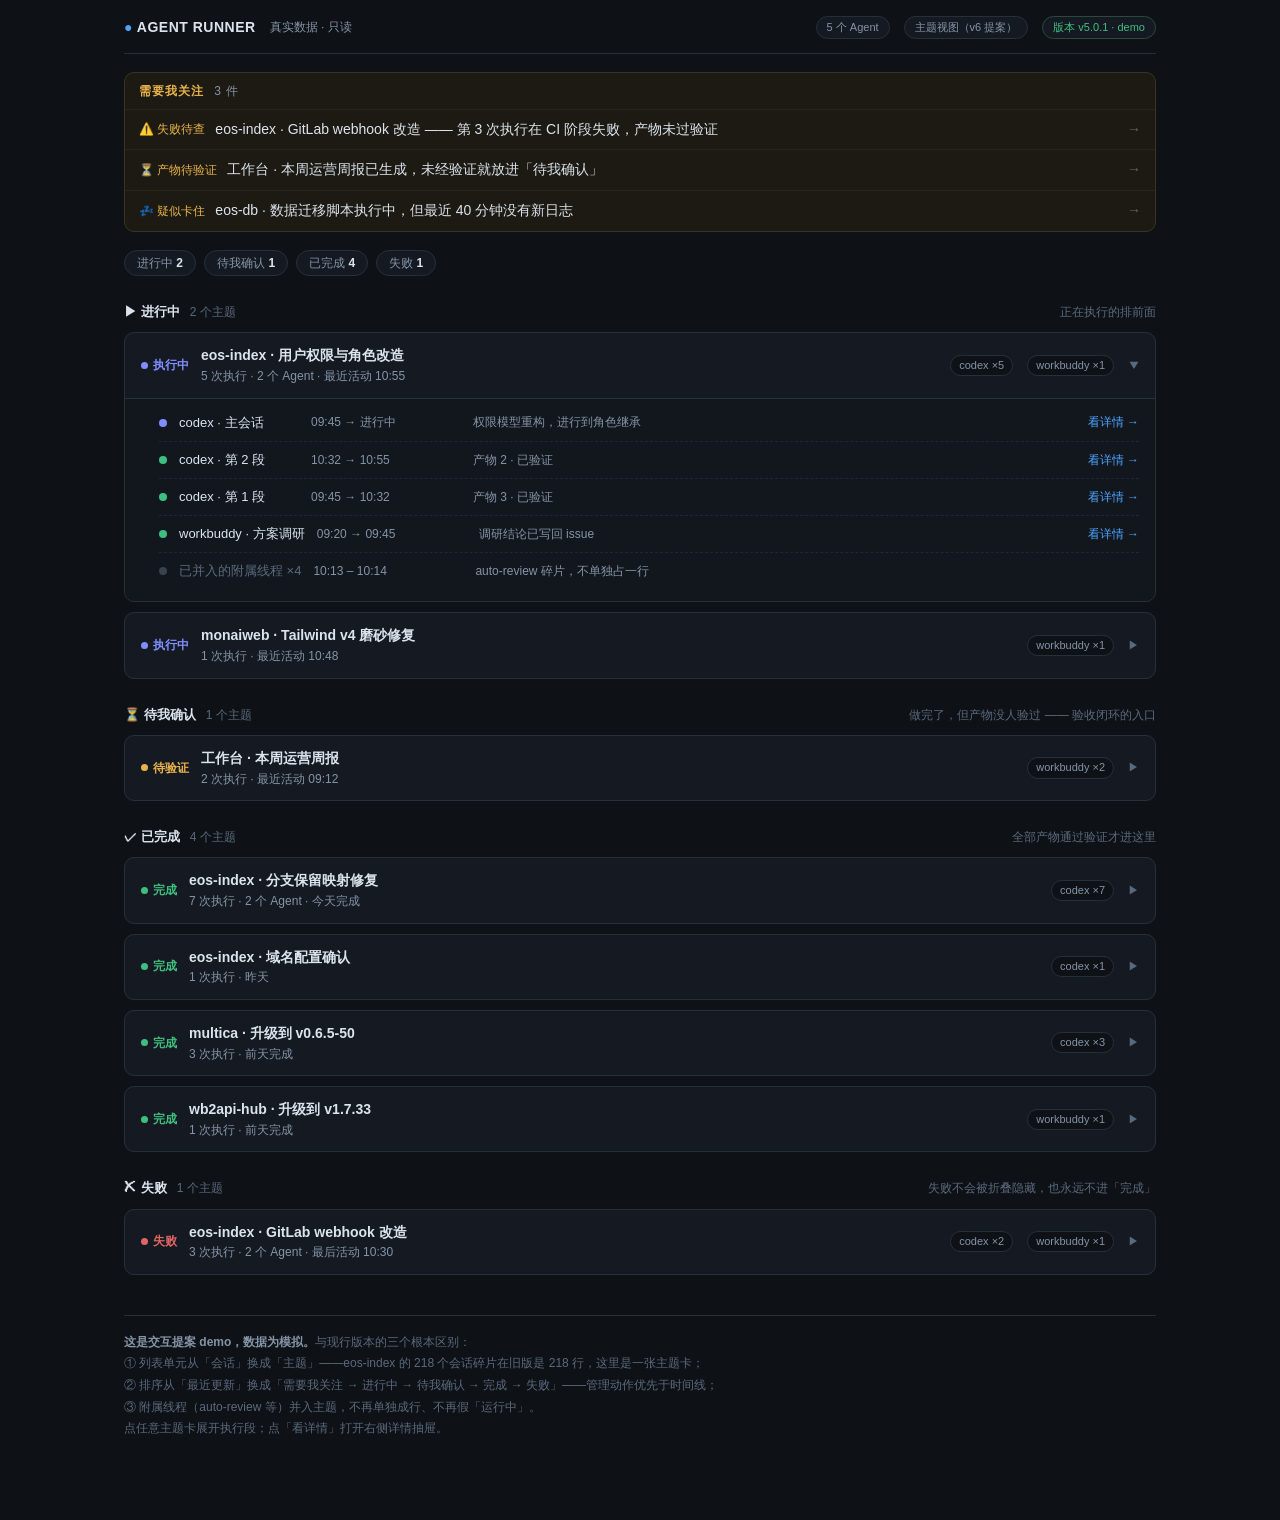
==== prototype/interaction-v6/index.html @ 1eca934a "fix: v5.0.2 缓存加固 no-store + Codex 假运行中修复 + v6 demo 版本标记 (prototype/interaction-v6/index.html)" ====
<!DOCTYPE html>
<html lang="zh-CN">
<head>
<meta charset="UTF-8">
<meta name="viewport" content="width=device-width, initial-scale=1.0">
<title>Agent Runner · 交互重设计 Demo（v6 提案）</title>
<style>
  :root {
    --bg: #0e1116; --panel: #151a22; --panel-2: #1b222c; --line: #26303d;
    --text: #dbe4ee; --muted: #8494a7; --faint: #5a6a7d;
    --accent: #4da3ff; --ok: #3fbf7f; --warn: #e8b34b; --bad: #e06565; --run: #7f8dff;
    --radius: 10px;
  }
  * { box-sizing: border-box; margin: 0; padding: 0; }
  body {
    background: var(--bg); color: var(--text);
    font: 14px/1.55 -apple-system, "PingFang SC", "Helvetica Neue", sans-serif;
    max-width: 1080px; margin: 0 auto; padding: 0 24px 80px;
  }
  a { color: var(--accent); text-decoration: none; }

  /* ── 顶栏 ── */
  header {
    display: flex; align-items: center; gap: 14px;
    padding: 16px 0 14px; border-bottom: 1px solid var(--line);
    position: sticky; top: 0; background: var(--bg); z-index: 20;
  }
  header .logo { font-weight: 700; letter-spacing: .5px; }
  header .logo b { color: var(--accent); }
  header .meta { color: var(--muted); font-size: 12px; }
  header .sp { flex: 1; }
  .chip {
    font-size: 11px; color: var(--muted); border: 1px solid var(--line);
    border-radius: 99px; padding: 2px 10px; background: var(--panel);
  }
  .chip.v { color: var(--ok); border-color: #2b4a3a; }

  /* ── 需要我关注 ── */
  .attention {
    margin-top: 18px; border: 1px solid #3d3324; background: #1c1a12;
    border-radius: var(--radius); overflow: hidden;
  }
  .attention.hidden { display: none; }
  .attention h2 {
    font-size: 12px; font-weight: 600; color: var(--warn);
    padding: 9px 14px 8px; letter-spacing: 1px;
  }
  .attention h2 .n { color: var(--muted); font-weight: 400; margin-left: 6px; }
  .att-row {
    display: flex; align-items: center; gap: 10px;
    padding: 9px 14px; border-top: 1px solid #2a2519; cursor: pointer;
  }
  .att-row:hover { background: #221f15; }
  .att-row .why { color: var(--warn); font-size: 12px; flex-shrink: 0; }
  .att-row .what { flex: 1; min-width: 0; overflow: hidden; text-overflow: ellipsis; white-space: nowrap; }
  .att-row .arrow { color: var(--faint); }

  /* ── 分组锚点 ── */
  .anchors { display: flex; gap: 8px; margin: 18px 0 4px; }
  .anchors a {
    font-size: 12px; color: var(--muted); border: 1px solid var(--line);
    border-radius: 99px; padding: 3px 12px; background: var(--panel);
  }
  .anchors a b { color: var(--text); }
  .anchors a:hover { color: var(--text); border-color: var(--faint); }

  /* ── 主题分组 ── */
  .group-title {
    display: flex; align-items: baseline; gap: 10px;
    margin: 26px 0 10px; font-size: 13px; font-weight: 650;
  }
  .group-title .cnt { color: var(--faint); font-weight: 400; font-size: 12px; }
  .group-title .hint { color: var(--faint); font-weight: 400; font-size: 12px; margin-left: auto; }

  .theme {
    border: 1px solid var(--line); border-radius: var(--radius);
    background: var(--panel); margin-bottom: 10px; overflow: hidden;
  }
  .theme-head { display: flex; align-items: center; gap: 12px; padding: 12px 16px; cursor: pointer; }
  .theme-head:hover { background: var(--panel-2); }
  .st { font-size: 12px; font-weight: 600; flex-shrink: 0; display: inline-flex; align-items: center; gap: 5px; }
  .st.run { color: var(--run); } .st.ok { color: var(--ok); }
  .st.warn { color: var(--warn); } .st.bad { color: var(--bad); } .st.idle { color: var(--muted); }
  .dot { width: 7px; height: 7px; border-radius: 99px; }
  .st.run .dot { background: var(--run); animation: pulse 1.6s infinite; }
  .st.ok .dot { background: var(--ok); } .st.warn .dot { background: var(--warn); }
  .st.bad .dot { background: var(--bad); } .st.idle .dot { background: var(--muted); }
  @keyframes pulse { 0%,100% { opacity: 1; } 50% { opacity: .35; } }
  .theme-name { font-weight: 600; }
  .theme-sub { color: var(--muted); font-size: 12px; }
  .theme-meta { margin-left: auto; display: flex; gap: 14px; color: var(--muted); font-size: 12px; flex-shrink: 0; align-items: center; }
  .agent-tag {
    font-size: 11px; padding: 1px 8px; border-radius: 99px;
    border: 1px solid var(--line); color: var(--muted); background: var(--bg);
  }
  .caret { color: var(--faint); transition: transform .15s; font-size: 11px; }
  .theme.open .caret { transform: rotate(90deg); }

  /* ── 执行段 ── */
  .legs { display: none; border-top: 1px solid var(--line); padding: 6px 16px 12px 34px; background: #12161d; }
  .theme.open .legs { display: block; }
  .leg { display: flex; align-items: center; gap: 12px; padding: 8px 0; border-bottom: 1px dashed #202834; font-size: 13px; }
  .leg:last-child { border-bottom: 0; }
  .leg .tick { width: 8px; height: 8px; border-radius: 99px; flex-shrink: 0; }
  .leg .tick.run { background: var(--run); } .leg .tick.ok { background: var(--ok); }
  .leg .tick.warn { background: var(--warn); } .leg .tick.bad { background: var(--bad); }
  .leg .who { color: var(--text); min-width: 120px; }
  .leg .when { color: var(--muted); font-size: 12px; min-width: 150px; }
  .leg .out { color: var(--muted); font-size: 12px; flex: 1; }
  .leg .out b { color: var(--warn); font-weight: 600; }
  .leg .go { font-size: 12px; color: var(--accent); cursor: pointer; flex-shrink: 0; }
  .leg .go:hover { text-decoration: underline; }
  .leg.merged { color: var(--faint); }
  .leg.merged .who { color: var(--faint); }

  /* ── 详情抽屉 ── */
  .drawer-mask { position: fixed; inset: 0; background: rgba(0,0,0,.45); display: none; z-index: 40; }
  .drawer-mask.show { display: block; }
  .drawer {
    position: fixed; top: 0; right: -620px; width: 620px; max-width: 92vw; height: 100vh;
    background: var(--panel); border-left: 1px solid var(--line); z-index: 41;
    transition: right .22s ease; overflow-y: auto; padding: 22px 26px 40px;
  }
  .drawer.show { right: 0; }
  .drawer h3 { font-size: 16px; margin-bottom: 4px; }
  .drawer .crumb { color: var(--faint); font-size: 12px; margin-bottom: 16px; }
  .drawer .close { position: absolute; top: 16px; right: 20px; color: var(--muted); cursor: pointer; font-size: 18px; }
  .sec { margin-bottom: 20px; }
  .sec > h4 {
    font-size: 12px; color: var(--muted); letter-spacing: 1px; font-weight: 600;
    margin-bottom: 8px; padding-bottom: 5px; border-bottom: 1px solid var(--line);
  }
  .kv { display: flex; gap: 8px; flex-wrap: wrap; }
  .kv .item {
    background: var(--bg); border: 1px solid var(--line); border-radius: 8px;
    padding: 7px 12px; font-size: 12px; color: var(--muted);
  }
  .kv .item b { color: var(--text); display: block; font-size: 13px; margin-top: 1px; }
  .prompt {
    background: var(--bg); border: 1px solid var(--line); border-left: 3px solid var(--accent);
    border-radius: 8px; padding: 10px 13px; font-size: 13px; color: var(--text); margin-bottom: 8px;
  }
  .prompt .from { color: var(--faint); font-size: 11px; display: block; margin-bottom: 3px; }
  .timeline { border-left: 2px solid var(--line); margin-left: 6px; padding-left: 16px; }
  .tl-item { position: relative; padding: 4px 0 10px; font-size: 13px; color: var(--muted); }
  .tl-item::before {
    content: ""; position: absolute; left: -21px; top: 9px;
    width: 8px; height: 8px; border-radius: 99px; background: var(--faint);
  }
  .tl-item.key::before { background: var(--accent); }
  .tl-item .t { color: var(--faint); font-size: 11px; margin-right: 8px; }
  .tl-item b { color: var(--text); font-weight: 600; }
  .result-row {
    display: flex; align-items: center; gap: 10px; padding: 8px 12px;
    background: var(--bg); border: 1px solid var(--line); border-radius: 8px;
    margin-bottom: 6px; font-size: 13px;
  }
  .result-row .v { font-size: 12px; flex-shrink: 0; }
  .result-row .v.pass { color: var(--ok); } .result-row .v.pending { color: var(--warn); }
  .result-row .path { flex: 1; min-width: 0; overflow: hidden; text-overflow: ellipsis; white-space: nowrap; color: var(--text); }

  /* ── 尾注 ── */
  .footnote { margin-top: 40px; color: var(--faint); font-size: 12px; border-top: 1px solid var(--line); padding-top: 16px; line-height: 1.8; }
  .footnote b { color: var(--muted); }
</style>
</head>
<body>

<header>
  <div class="logo"><b>●</b> AGENT RUNNER</div>
  <div class="meta">真实数据 · 只读</div>
  <div class="sp"></div>
  <span class="chip">5 个 Agent</span>
  <span class="chip">主题视图（v6 提案）</span>
  <span class="chip v" title="版本单一事实源：assets/version.js；发版说明见 CHANGELOG.md。demo 数据为模拟，非真实会话。">版本 v5.0.1 · demo</span>
</header>

<!-- 需要我关注：异常优先，管理视角的第一屏 -->
<div class="attention" id="attention">
  <h2>需要我关注 <span class="n">3 件</span></h2>
  <div class="att-row" onclick="openDetail('webhook')">
    <span class="why">⚠️ 失败待查</span>
    <span class="what">eos-index · GitLab webhook 改造 —— 第 3 次执行在 CI 阶段失败，产物未过验证</span>
    <span class="arrow">→</span>
  </div>
  <div class="att-row" onclick="openDetail('weekly')">
    <span class="why">⏳ 产物待验证</span>
    <span class="what">工作台 · 本周运营周报已生成，未经验证就放进「待我确认」</span>
    <span class="arrow">→</span>
  </div>
  <div class="att-row" onclick="openDetail('migrate')">
    <span class="why">💤 疑似卡住</span>
    <span class="what">eos-db · 数据迁移脚本执行中，但最近 40 分钟没有新日志</span>
    <span class="arrow">→</span>
  </div>
</div>

<div class="anchors">
  <a href="#g-run">进行中 <b>2</b></a>
  <a href="#g-review">待我确认 <b>1</b></a>
  <a href="#g-done">已完成 <b>4</b></a>
  <a href="#g-fail">失败 <b>1</b></a>
</div>

<!-- 进行中 -->
<div class="group-title" id="g-run">▶ 进行中 <span class="cnt">2 个主题</span><span class="hint">正在执行的排前面</span></div>

<div class="theme open">
  <div class="theme-head" onclick="this.parentElement.classList.toggle('open')">
    <span class="st run"><span class="dot"></span>执行中</span>
    <span>
      <div class="theme-name">eos-index · 用户权限与角色改造</div>
      <div class="theme-sub">5 次执行 · 2 个 Agent · 最近活动 10:55</div>
    </span>
    <div class="theme-meta">
      <span class="agent-tag">codex ×5</span><span class="agent-tag">workbuddy ×1</span>
      <span class="caret">▶</span>
    </div>
  </div>
  <div class="legs">
    <div class="leg"><span class="tick run"></span><span class="who">codex · 主会话</span><span class="when">09:45 → 进行中</span><span class="out">权限模型重构，进行到角色继承</span><span class="go" onclick="openDetail('perm');event.stopPropagation()">看详情 →</span></div>
    <div class="leg"><span class="tick ok"></span><span class="who">codex · 第 2 段</span><span class="when">10:32 → 10:55</span><span class="out">产物 2 · 已验证</span><span class="go" onclick="openDetail('perm');event.stopPropagation()">看详情 →</span></div>
    <div class="leg"><span class="tick ok"></span><span class="who">codex · 第 1 段</span><span class="when">09:45 → 10:32</span><span class="out">产物 3 · 已验证</span><span class="go" onclick="openDetail('perm');event.stopPropagation()">看详情 →</span></div>
    <div class="leg"><span class="tick ok"></span><span class="who">workbuddy · 方案调研</span><span class="when">09:20 → 09:45</span><span class="out">调研结论已写回 issue</span><span class="go" onclick="openDetail('perm');event.stopPropagation()">看详情 →</span></div>
    <div class="leg merged"><span class="tick" style="background:#39424f"></span><span class="who">已并入的附属线程 ×4</span><span class="when">10:13 – 10:14</span><span class="out">auto-review 碎片，不单独占一行</span></div>
  </div>
</div>

<div class="theme">
  <div class="theme-head" onclick="this.parentElement.classList.toggle('open')">
    <span class="st run"><span class="dot"></span>执行中</span>
    <span>
      <div class="theme-name">monaiweb · Tailwind v4 磨砂修复</div>
      <div class="theme-sub">1 次执行 · 最近活动 10:48</div>
    </span>
    <div class="theme-meta"><span class="agent-tag">workbuddy ×1</span><span class="caret">▶</span></div>
  </div>
  <div class="legs">
    <div class="leg"><span class="tick run"></span><span class="who">workbuddy · 主会话</span><span class="when">10:40 → 进行中</span><span class="out">backdrop-filter 构建合并问题排查中</span><span class="go" onclick="openDetail('monai');event.stopPropagation()">看详情 →</span></div>
  </div>
</div>

<!-- 待我确认 -->
<div class="group-title" id="g-review">⏳ 待我确认 <span class="cnt">1 个主题</span><span class="hint">做完了，但产物没人验过 —— 验收闭环的入口</span></div>

<div class="theme">
  <div class="theme-head" onclick="this.parentElement.classList.toggle('open')">
    <span class="st warn"><span class="dot"></span>待验证</span>
    <span>
      <div class="theme-name">工作台 · 本周运营周报</div>
      <div class="theme-sub">2 次执行 · 最近活动 09:12</div>
    </span>
    <div class="theme-meta"><span class="agent-tag">workbuddy ×2</span><span class="caret">▶</span></div>
  </div>
  <div class="legs">
    <div class="leg"><span class="tick warn"></span><span class="who">workbuddy · 成稿</span><span class="when">08:50 → 09:12</span><span class="out">产物 1 · <b>待验证</b>（周报数据未核对）</span><span class="go" onclick="openDetail('weekly');event.stopPropagation()">看详情 →</span></div>
    <div class="leg"><span class="tick ok"></span><span class="who">workbuddy · 数据拉取</span><span class="when">08:30 → 08:50</span><span class="out">产物 1 · 已验证</span><span class="go" onclick="openDetail('weekly');event.stopPropagation()">看详情 →</span></div>
  </div>
</div>

<!-- 已完成 -->
<div class="group-title" id="g-done">✓ 已完成 <span class="cnt">4 个主题</span><span class="hint">全部产物通过验证才进这里</span></div>

<div class="theme">
  <div class="theme-head" onclick="this.parentElement.classList.toggle('open')">
    <span class="st ok"><span class="dot"></span>完成</span>
    <span>
      <div class="theme-name">eos-index · 分支保留映射修复</div>
      <div class="theme-sub">7 次执行 · 2 个 Agent · 今天完成</div>
    </span>
    <div class="theme-meta"><span class="agent-tag">codex ×7</span><span class="caret">▶</span></div>
  </div>
  <div class="legs">
    <div class="leg"><span class="tick ok"></span><span class="who">codex · 最终段</span><span class="when">昨天 22:00 → 23:20</span><span class="out">产物 4 · 全部通过（JUnit 5386 项成功）</span><span class="go" onclick="openDetail('branch');event.stopPropagation()">看详情 →</span></div>
    <div class="leg"><span class="tick ok"></span><span class="who">codex · 前段 ×6</span><span class="when">昨天 13:00 → 22:00</span><span class="out">诊断 → 补丁 → 回归，全部通过</span><span class="go" onclick="openDetail('branch');event.stopPropagation()">看详情 →</span></div>
  </div>
</div>

<div class="theme">
  <div class="theme-head" onclick="this.parentElement.classList.toggle('open')">
    <span class="st ok"><span class="dot"></span>完成</span>
    <span><div class="theme-name">eos-index · 域名配置确认</div><div class="theme-sub">1 次执行 · 昨天</div></span>
    <div class="theme-meta"><span class="agent-tag">codex ×1</span><span class="caret">▶</span></div>
  </div>
  <div class="legs"><div class="leg"><span class="tick ok"></span><span class="who">codex · 主会话</span><span class="when">昨天 10:00 → 10:20</span><span class="out">产物 1 · 已验证</span><span class="go" onclick="openDetail('branch');event.stopPropagation()">看详情 →</span></div></div>
</div>

<div class="theme">
  <div class="theme-head" onclick="this.parentElement.classList.toggle('open')">
    <span class="st ok"><span class="dot"></span>完成</span>
    <span><div class="theme-name">multica · 升级到 v0.6.5-50</div><div class="theme-sub">3 次执行 · 前天完成</div></span>
    <div class="theme-meta"><span class="agent-tag">codex ×3</span><span class="caret">▶</span></div>
  </div>
  <div class="legs"><div class="leg"><span class="tick ok"></span><span class="who">codex · 主会话</span><span class="when">前天 14:00 → 17:30</span><span class="out">产物 6 · 全部通过（含 CLI 交叉编译）</span><span class="go" onclick="openDetail('branch');event.stopPropagation()">看详情 →</span></div></div>
</div>

<div class="theme">
  <div class="theme-head" onclick="this.parentElement.classList.toggle('open')">
    <span class="st ok"><span class="dot"></span>完成</span>
    <span><div class="theme-name">wb2api-hub · 升级到 v1.7.33</div><div class="theme-sub">1 次执行 · 前天完成</div></span>
    <div class="theme-meta"><span class="agent-tag">workbuddy ×1</span><span class="caret">▶</span></div>
  </div>
  <div class="legs"><div class="leg"><span class="tick ok"></span><span class="who">workbuddy · 主会话</span><span class="when">前天 11:00 → 11:40</span><span class="out">产物 2 · 已验证</span><span class="go" onclick="openDetail('branch');event.stopPropagation()">看详情 →</span></div></div>
</div>

<!-- 失败 -->
<div class="group-title" id="g-fail">✗ 失败 <span class="cnt">1 个主题</span><span class="hint">失败不会被折叠隐藏，也永远不进「完成」</span></div>

<div class="theme">
  <div class="theme-head" onclick="this.parentElement.classList.toggle('open')">
    <span class="st bad"><span class="dot"></span>失败</span>
    <span>
      <div class="theme-name">eos-index · GitLab webhook 改造</div>
      <div class="theme-sub">3 次执行 · 2 个 Agent · 最后活动 10:30</div>
    </span>
    <div class="theme-meta"><span class="agent-tag">codex ×2</span><span class="agent-tag">workbuddy ×1</span><span class="caret">▶</span></div>
  </div>
  <div class="legs">
    <div class="leg"><span class="tick bad"></span><span class="who">codex · 第 3 段</span><span class="when">10:13 → 10:30</span><span class="out">CI 失败 · 产物未过验证</span><span class="go" onclick="openDetail('webhook');event.stopPropagation()">看详情 →</span></div>
    <div class="leg"><span class="tick bad"></span><span class="who">codex · 第 2 段</span><span class="when">09:50 → 10:13</span><span class="out">测试未过 · 中止</span><span class="go" onclick="openDetail('webhook');event.stopPropagation()">看详情 →</span></div>
    <div class="leg"><span class="tick ok"></span><span class="who">workbuddy · 方案设计</span><span class="when">09:00 → 09:50</span><span class="out">方案已产出 · 已验证</span><span class="go" onclick="openDetail('webhook');event.stopPropagation()">看详情 →</span></div>
  </div>
</div>

<div class="footnote">
  <b>这是交互提案 demo，数据为模拟。</b>与现行版本的三个根本区别：<br>
  ① 列表单元从「会话」换成「主题」——eos-index 的 218 个会话碎片在旧版是 218 行，这里是一张主题卡；<br>
  ② 排序从「最近更新」换成「需要我关注 → 进行中 → 待我确认 → 完成 → 失败」——管理动作优先于时间线；<br>
  ③ 附属线程（auto-review 等）并入主题，不再单独成行、不再假「运行中」。<br>
  点任意主题卡展开执行段；点「看详情」打开右侧详情抽屉。
</div>

<!-- ── 详情抽屉 ── -->
<div class="drawer-mask" id="mask" onclick="closeDetail()"></div>
<aside class="drawer" id="drawer">
  <span class="close" onclick="closeDetail()">✕</span>
  <div id="drawer-body"></div>
</aside>

<script>
const DETAILS = {
  perm: {
    title: 'eos-index · 用户权限与角色改造',
    crumb: '主题 · 进行中 · 5 次执行 · 2 个 Agent',
    stats: [['状态','执行中'],['Agent','codex + workbuddy'],['执行段','5（另有 4 个附属线程已并入）'],['最近活动','10:55']],
    prompts: [
      { from: 'workbuddy · 方案调研 · 09:20', text: '调研 eos-index 现有权限模型：角色、授权链、capability 校验分别在哪一层实现，输出改造约束清单。' },
      { from: 'codex · 第 1 段 · 09:45', text: '按调研结论重构权限模型：角色继承改为显式声明，保留固定版本引用，不动 GitLab webhook 相关代码。' },
    ],
    timeline: [
      { t: '09:20', text: '<b>workbuddy</b> 开始方案调研' },
      { t: '09:45', text: '<b>codex</b> 第 1 段启动，读 AGENTS.md 与权限模块' },
      { t: '10:05', text: '工具调用 27 次 · 写入 roles/inherit.ts' },
      { t: '10:32', text: '<b>第 1 段完成</b> · 产物 3 · 验证通过' },
      { t: '10:32', text: '<b>codex</b> 第 2 段续接（同线程 compaction）' },
      { t: '10:55', text: '进行中 · 角色继承重构' },
    ],
    results: [
      { path: 'src/auth/roles/inherit.ts', v: '✓ 通过', cls: 'pass' },
      { path: 'src/auth/roles/registry.ts', v: '✓ 通过', cls: 'pass' },
      { path: 'tests/auth/roles.test.ts', v: '⏳ 待验证', cls: 'pending' },
    ],
  },
  webhook: {
    title: 'eos-index · GitLab webhook 改造',
    crumb: '主题 · 失败 · 3 次执行 · 2 个 Agent',
    stats: [['状态','✗ 失败'],['Agent','codex + workbuddy'],['执行段','3'],['最后活动','10:30']],
    prompts: [
      { from: 'workbuddy · 方案设计 · 09:00', text: 'GitLab 改用 webhook 触发：评估现有轮询实现的替换方案，给出连接配置与重试策略。' },
      { from: 'codex · 第 3 段 · 10:13', text: '按方案实现 webhook 接收端：SourceConfig 连接配置化，保留旧轮询作为回退。' },
    ],
    timeline: [
      { t: '09:00', text: '<b>workbuddy</b> 方案设计，产出改造约束' },
      { t: '09:50', text: '<b>codex</b> 第 2 段实现 · 测试未过 · 中止' },
      { t: '10:13', text: '<b>codex</b> 第 3 段重试（auto-review 线程并行审查）' },
      { t: '10:30', text: '<b>CI 失败</b> · 产物未过验证 · 主题标记失败' },
    ],
    results: [
      { path: 'src/source/webhook/receiver.ts', v: '✗ 未通过', cls: 'pass' },
      { path: 'src/source/webhook/config.ts', v: '✗ 未通过', cls: 'pass' },
    ],
  },
  weekly: {
    title: '工作台 · 本周运营周报',
    crumb: '主题 · 待我确认 · 2 次执行',
    stats: [['状态','⏳ 产物待验证'],['Agent','workbuddy'],['执行段','2'],['完成时间','09:12']],
    prompts: [
      { from: 'workbuddy · 数据拉取 · 08:30', text: '拉取本周车辆运营后台的激活、留存、FOTA 升级成功率三组数据，落成 CSV。' },
      { from: 'workbuddy · 成稿 · 08:50', text: '基于 CSV 生成周报初稿，重点写环比变化与两个异常点。' },
    ],
    timeline: [
      { t: '08:30', text: '数据拉取启动 · 查 3 个数据源' },
      { t: '08:50', text: '<b>数据段完成</b> · CSV 产物 · 验证通过' },
      { t: '09:12', text: '<b>周报成稿</b> · 未经验证 → 进入「待我确认」' },
    ],
    results: [
      { path: 'reports/2026-W43-operations.csv', v: '✓ 通过', cls: 'pass' },
      { path: 'reports/2026-W43-周报.md', v: '⏳ 待验证', cls: 'pending' },
    ],
  },
  monai: {
    title: 'monaiweb · Tailwind v4 磨砂修复',
    crumb: '主题 · 进行中 · 1 次执行',
    stats: [['状态','执行中'],['Agent','workbuddy'],['执行段','1'],['最近活动','10:48']],
    prompts: [
      { from: 'workbuddy · 主会话 · 10:40', text: '排查 globals.css 的 backdrop-filter 在构建产物里消失的问题：怀疑手写 vendor 前缀被 Lightning CSS 合并。' },
    ],
    timeline: [
      { t: '10:40', text: '启动 · 读 globals.css 与构建配置' },
      { t: '10:48', text: '进行中 · 已定位到手写 -webkit- 别名声明' },
    ],
    results: [],
  },
  branch: {
    title: 'eos-index · 分支保留映射修复',
    crumb: '主题 · 已完成 · 7 次执行 · 昨天',
    stats: [['状态','✓ 全部通过'],['Agent','codex'],['执行段','7'],['完成时间','昨天 23:20']],
    prompts: [
      { from: 'codex · 首段 · 昨天 13:00', text: '只读诊断「保留映射、仅升级固定 Function 版本」在三个正式页面入口的覆盖情况，输出影响面评估。' },
      { from: 'codex · 最终段 · 昨天 22:00', text: '落地最小补丁：元数据读取路径兼容旧映射，补齐单元测试并跑全量回归。' },
    ],
    timeline: [
      { t: '13:00', text: '诊断启动 · 只读核对三入口' },
      { t: '17:00', text: '<b>诊断报告</b> 产出 · 影响面确认' },
      { t: '22:00', text: '最终段实现 · 补丁 + 测试' },
      { t: '23:20', text: '<b>完成</b> · JUnit 5386 项成功 · 产物 4 全部通过' },
    ],
    results: [
      { path: 'src/core/meta/retained-source.ts', v: '✓ 通过', cls: 'pass' },
      { path: 'src/core/meta/version-pin.ts', v: '✓ 通过', cls: 'pass' },
      { path: 'reports/action-branch-index-report.md', v: '✓ 通过', cls: 'pass' },
      { path: 'build/junit-5386.xml', v: '✓ 通过', cls: 'pass' },
    ],
  },
  migrate: {
    title: 'eos-db · 数据迁移脚本',
    crumb: '主题 · 疑似卡住 · 1 次执行',
    stats: [['状态','💤 疑似卡住'],['Agent','codex'],['执行段','1'],['最近日志','40 分钟前']],
    prompts: [
      { from: 'codex · 主会话 · 10:05', text: '执行 ONTEST 库的存量数据迁移：分批 5000 条，失败重试三次，产出迁移对账表。' },
    ],
    timeline: [
      { t: '10:05', text: '迁移启动 · 批次 1–18 正常' },
      { t: '10:31', text: '批次 19 开始后无新日志（疑似等待锁）' },
    ],
    results: [],
  },
};

function openDetail(key) {
  const d = DETAILS[key];
  if (!d) return;
  const body = document.getElementById('drawer-body');
  body.innerHTML = `
    <h3>${d.title}</h3>
    <div class="crumb">${d.crumb}</div>
    <div class="sec"><h4>概要</h4><div class="kv">${d.stats.map(s => `<div class="item">${s[0]}<b>${s[1]}</b></div>`).join('')}</div></div>
    <div class="sec"><h4>指令（这个任务被要求了什么）</h4>${d.prompts.map(p => `<div class="prompt"><span class="from">${p.from}</span>${p.text}</div>`).join('') || '<div class="tl-item">日志未记录</div>'}</div>
    <div class="sec"><h4>过程（关键节点，完整日志在原会话）</h4><div class="timeline">${d.timeline.map(x => `<div class="tl-item${x.key ? ' key' : ''}"><span class="t">${x.t}</span>${x.text}</div>`).join('')}</div></div>
    <div class="sec"><h4>结果（落点与验证）</h4>${d.results.length ? d.results.map(r => `<div class="result-row"><span class="v ${r.cls}">${r.v}</span><span class="path">${r.path}</span></div>`).join('') : '<div class="tl-item">暂无产物</div>'}</div>
  `;
  document.getElementById('mask').classList.add('show');
  document.getElementById('drawer').classList.add('show');
  document.body.style.overflow = 'hidden';
}
function closeDetail() {
  document.getElementById('mask').classList.remove('show');
  document.getElementById('drawer').classList.remove('show');
  document.body.style.overflow = '';
}
document.addEventListener('keydown', e => { if (e.key === 'Escape') closeDetail(); });
</script>
</body>
</html>
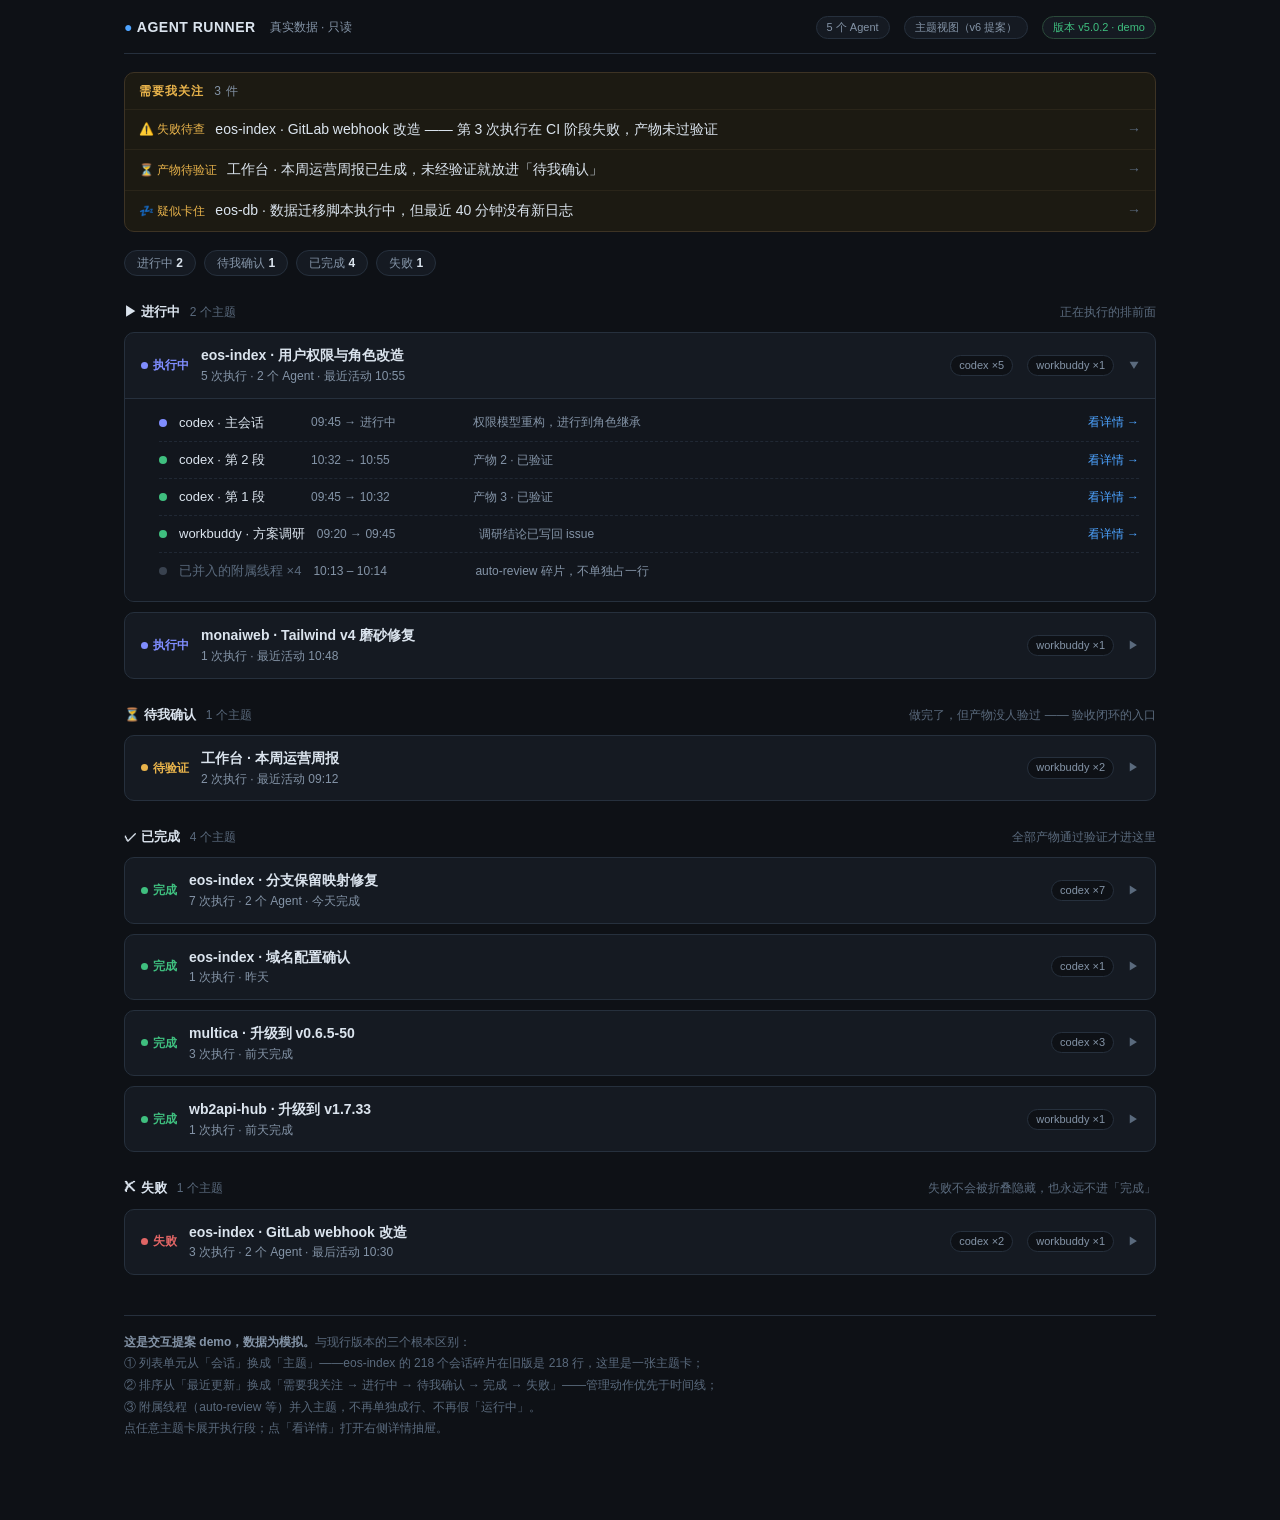
==== commit 7688d4a8: "chore: v6 demo 版本标记对齐 v5.0.2" ====
--- a/prototype/interaction-v6/index.html
+++ b/prototype/interaction-v6/index.html
@@ -172,7 +172,7 @@
   <div class="sp"></div>
   <span class="chip">5 个 Agent</span>
   <span class="chip">主题视图（v6 提案）</span>
-  <span class="chip v" title="版本单一事实源：assets/version.js；发版说明见 CHANGELOG.md。demo 数据为模拟，非真实会话。">版本 v5.0.1 · demo</span>
+  <span class="chip v" title="版本单一事实源：assets/version.js；发版说明见 CHANGELOG.md。demo 数据为模拟，非真实会话。">版本 v5.0.2 · demo</span>
 </header>
 
 <!-- 需要我关注：异常优先，管理视角的第一屏 -->
